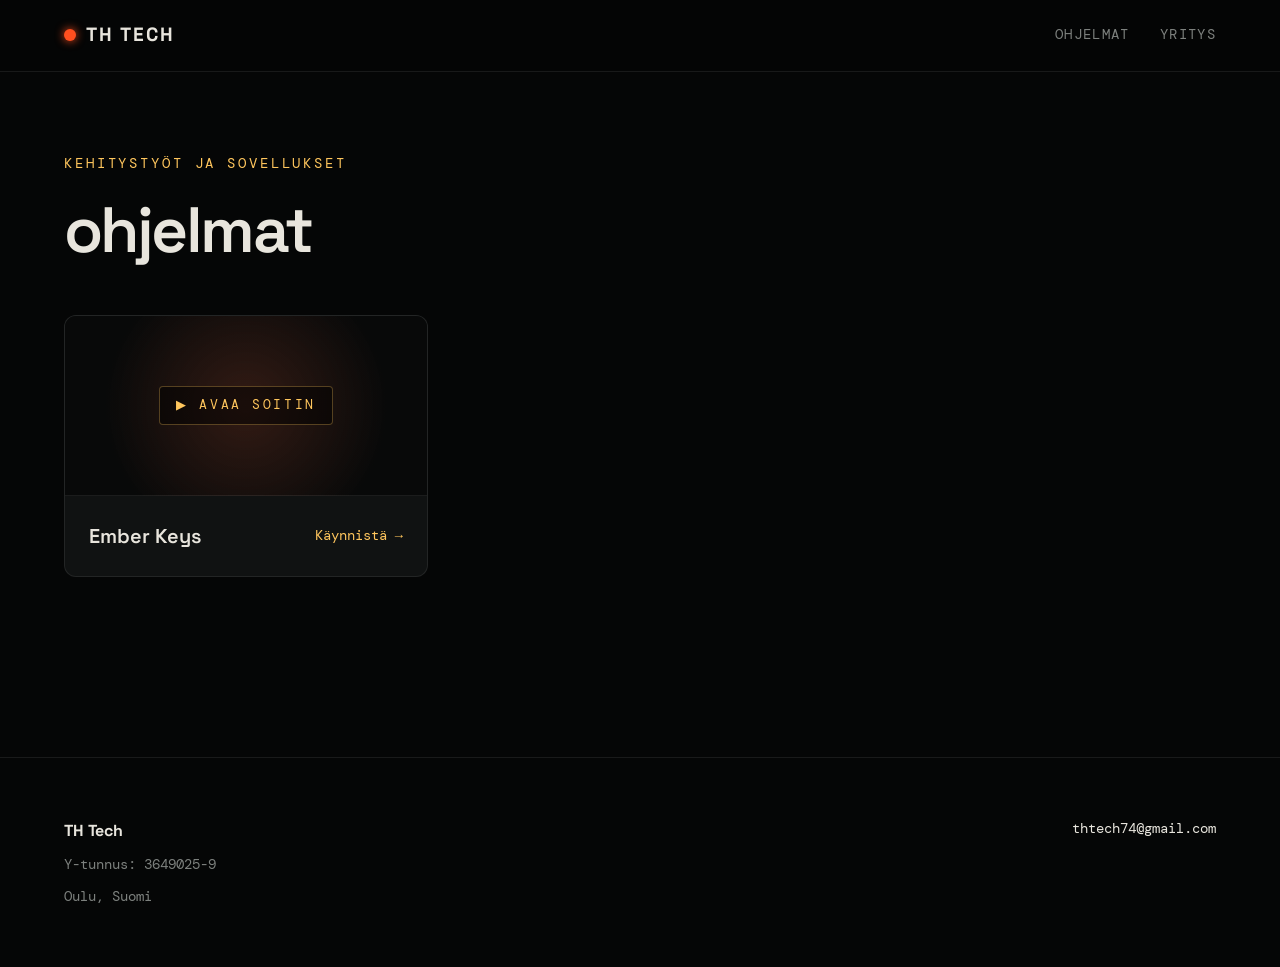
==== ohjelmia/index.html @ 293f8437 "Update TH Tech landing page" ====
<!DOCTYPE html>
<html lang="fi">
<head>
  <meta charset="UTF-8" />
  <meta name="viewport" content="width=device-width, initial-scale=1.0" />
  <title>TH Tech | Ohjelmat</title>
  <style>
    @import url('https://fonts.googleapis.com/css2?family=DM+Mono:wght@400;500&family=Space+Grotesk:wght@400;500;600;700&display=swap');

    :root {
      --bg: #050606;
      --surface: #101212;
      --line: rgba(255, 255, 255, 0.08);
      --text: #e8e5dd;
      --muted: #7d817e;
      --ember: #ff4f1f;
      --ember-hot: #ffc65d;
    }

    * { box-sizing: border-box; }
    
    body {
      margin: 0;
      background-color: var(--bg);
      color: var(--text);
      font-family: 'Space Grotesk', sans-serif;
      line-height: 1.6;
    }

    /* Yläpalkki */
    header {
      position: sticky;
      top: 0;
      display: flex;
      align-items: center;
      justify-content: space-between;
      padding: 20px clamp(20px, 5vw, 80px);
      background: rgba(5, 6, 6, 0.9);
      backdrop-filter: blur(10px);
      border-bottom: 1px solid var(--line);
      z-index: 100;
    }

    .brand {
      font-size: 1.2rem;
      font-weight: 700;
      letter-spacing: 0.1em;
      color: var(--text);
      text-decoration: none;
      display: flex;
      align-items: center;
      gap: 10px;
    }

    .brand::before {
      content: '';
      display: block;
      width: 12px;
      height: 12px;
      background: var(--ember);
      border-radius: 50%;
      box-shadow: 0 0 10px var(--ember);
    }

    nav { display: flex; gap: 30px; }
    nav a {
      color: var(--muted);
      text-decoration: none;
      font-family: 'DM Mono', monospace;
      font-size: 0.85rem;
      text-transform: uppercase;
      letter-spacing: 0.1em;
      transition: color 0.2s ease;
    }
    nav a:hover { color: var(--ember-hot); }

    /* Pääsisältö */
    main {
      padding: 80px clamp(20px, 5vw, 80px);
      max-width: 1400px;
      margin: 0 auto;
    }

    .eyebrow {
      font-family: 'DM Mono', monospace;
      color: var(--ember-hot);
      font-size: 0.9rem;
      letter-spacing: 0.2em;
      text-transform: uppercase;
      margin-bottom: 20px;
    }

    h1 {
      font-size: clamp(2.5rem, 5vw, 4rem);
      line-height: 1.1;
      margin: 0 0 50px 0;
      font-weight: 600;
      letter-spacing: -0.04em;
    }

    /* Sovelluskortit (vain nimi ja kuva-alue) */
    .grid {
      display: grid;
      grid-template-columns: repeat(auto-fill, minmax(320px, 1fr));
      gap: 30px;
      margin-bottom: 100px;
    }

    .app-card {
      background: var(--surface);
      border: 1px solid var(--line);
      border-radius: 12px;
      overflow: hidden;
      text-decoration: none;
      color: var(--text);
      transition: transform 0.3s ease, border-color 0.3s ease;
      display: flex;
      flex-direction: column;
    }

    .app-card:hover {
      transform: translateY(-5px);
      border-color: var(--ember);
      box-shadow: 0 10px 30px rgba(255, 79, 31, 0.1);
    }

    .app-preview {
      height: 180px;
      background: radial-gradient(circle at 50% 50%, rgba(255, 79, 31, 0.15), #080909 70%);
      display: flex;
      align-items: center;
      justify-content: center;
      border-bottom: 1px solid var(--line);
      position: relative;
    }

    /* Pieni pianon koskettimisto-symboli tai efekti esikatseluun */
    .app-preview-icon {
      font-family: 'DM Mono', monospace;
      font-size: 0.8rem;
      color: var(--ember-hot);
      letter-spacing: 0.2em;
      text-transform: uppercase;
      border: 1px solid rgba(255, 198, 93, 0.3);
      padding: 8px 16px;
      border-radius: 4px;
      background: rgba(0,0,0,0.5);
    }

    .app-info {
      padding: 24px;
      display: flex;
      justify-content: space-between;
      align-items: center;
    }

    .app-title {
      font-size: 1.25rem;
      font-weight: 600;
      margin: 0;
    }

    .app-action {
      font-family: 'DM Mono', monospace;
      font-size: 0.85rem;
      color: var(--ember-hot);
    }

    /* Alapalkki */
    footer {
      border-top: 1px solid var(--line);
      padding: 60px clamp(20px, 5vw, 80px);
      display: flex;
      justify-content: space-between;
      align-items: flex-start;
      flex-wrap: wrap;
      gap: 40px;
      font-family: 'DM Mono', monospace;
      font-size: 0.85rem;
      color: var(--muted);
    }

    .footer-info {
      display: flex;
      flex-direction: column;
      gap: 10px;
    }

    .footer-info strong {
      color: var(--text);
      font-size: 1rem;
      font-family: 'Space Grotesk', sans-serif;
    }

    .footer-links a {
      color: var(--text);
      text-decoration: none;
      transition: color 0.2s ease;
    }
    .footer-links a:hover { color: var(--ember); }

    @media (max-width: 600px) {
      nav { display: none; }
    }
  </style>
</head>
<body>

  <header>
    <a href="../" class="brand">TH TECH</a>
    <nav>
      <a href="./">ohjelmat</a>
      <a href="../yritys/">Yritys</a>
    </nav>
  </header>

  <main>
    <div class="eyebrow">Kehitystyöt ja sovellukset</div>
    <h1>ohjelmat</h1>
    
    <div class="grid">
      <!-- Ember Keys -kortti pelkällä kuvalla ja nimellä -->
      <a href="ember-keys/" class="app-card">
        <div class="app-preview">
          <div class="app-preview-icon">▶ AVAA SOITIN</div>
        </div>
        <div class="app-info">
          <h3 class="app-title">Ember Keys</h3>
          <span class="app-action">Käynnistä →</span>
        </div>
      </a>
    </div>
  </main>

  <footer>
    <div class="footer-info">
      <strong>TH Tech</strong>
      <span>Y-tunnus: 3649025-9</span>
      <span>Oulu, Suomi</span>
    </div>
    <div class="footer-links">
      <a href="mailto:thtech74@gmail.com">thtech74@gmail.com</a>
    </div>
  </footer>

</body>
</html>
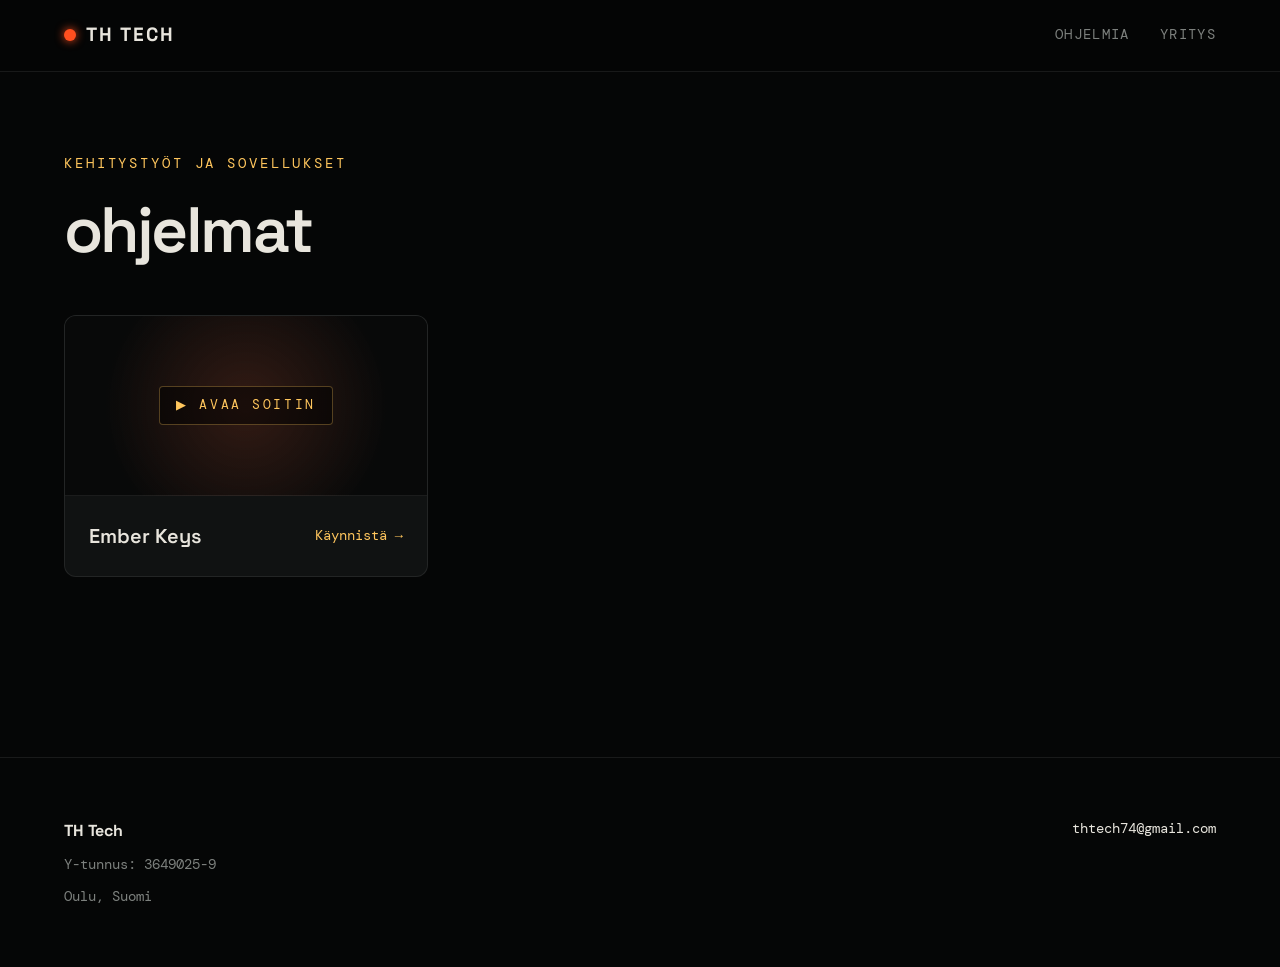
==== commit 497c340a: "Update TH Tech landing page" ====
--- a/ohjelmia/index.html
+++ b/ohjelmia/index.html
@@ -209,9 +209,9 @@
   <header>
     <a href="../" class="brand">TH TECH</a>
     <nav>
-      <a href="./">ohjelmat</a>
-      <a href="../yritys/">Yritys</a>
-    </nav>
+  <a href="/TH-Tech-web/Ohjelmia/">Ohjelmia</a>
+  <a href="/TH-Tech-web/Tietoja/">Yritys</a>
+</nav>
   </header>
 
   <main>
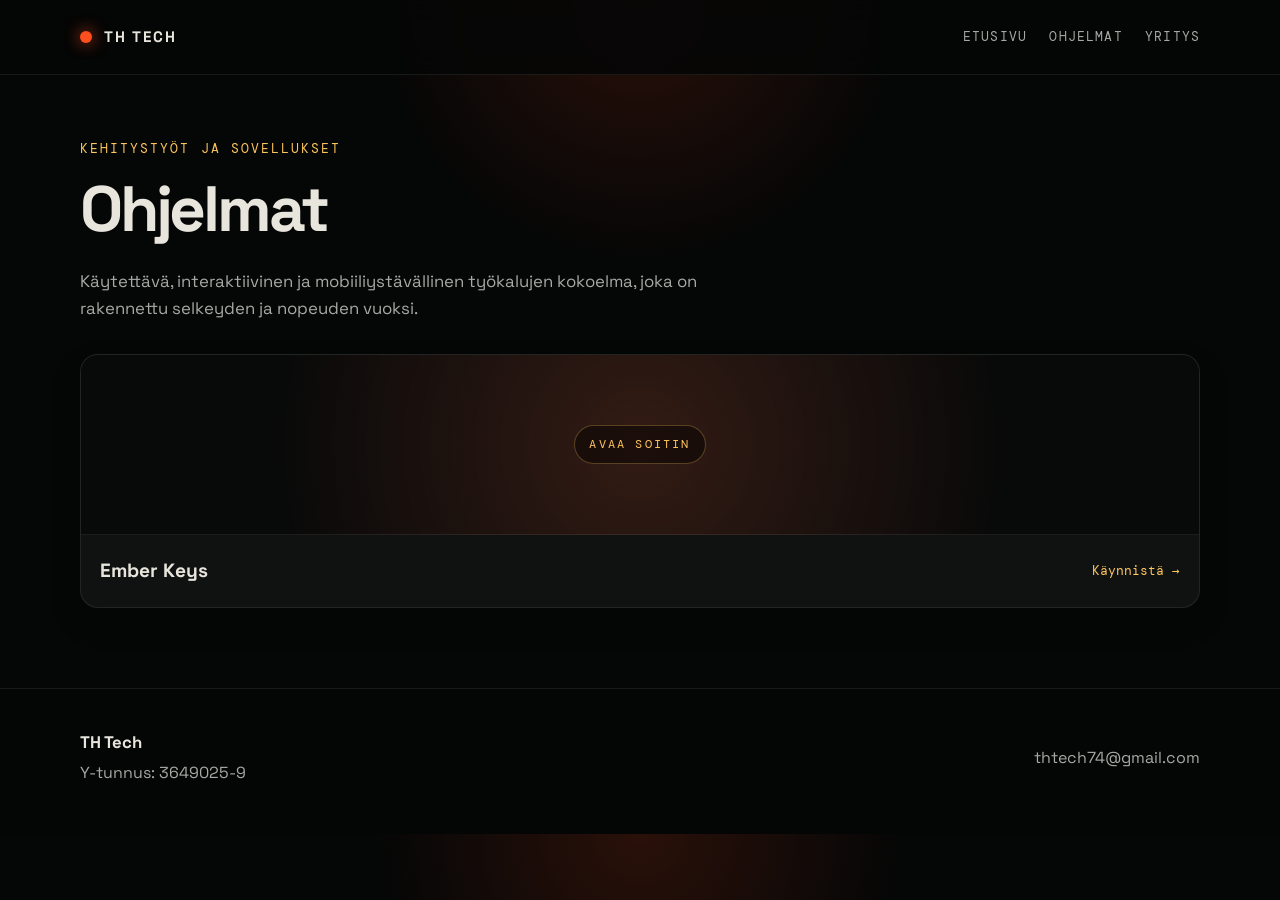
==== commit 0a959526: "Update TH Tech landing page" ====
--- a/ohjelmia/index.html
+++ b/ohjelmia/index.html
@@ -10,219 +10,260 @@
     :root {
       --bg: #050606;
       --surface: #101212;
+      --surface-2: #171b1b;
       --line: rgba(255, 255, 255, 0.08);
       --text: #e8e5dd;
-      --muted: #7d817e;
+      --muted: #a4aaa4;
       --ember: #ff4f1f;
       --ember-hot: #ffc65d;
+      --shadow: 0 22px 50px rgba(0, 0, 0, 0.35);
     }
 
     * { box-sizing: border-box; }
-    
+
+    html {
+      scroll-behavior: smooth;
+    }
+
     body {
       margin: 0;
-      background-color: var(--bg);
+      background: radial-gradient(circle at top, rgba(255, 79, 31, 0.15), transparent 25%), var(--bg);
       color: var(--text);
       font-family: 'Space Grotesk', sans-serif;
       line-height: 1.6;
     }
 
-    /* Yläpalkki */
-    header {
+    a {
+      color: inherit;
+    }
+
+    .container {
+      width: min(1120px, calc(100% - 2rem));
+      margin: 0 auto;
+    }
+
+    .site-header {
       position: sticky;
       top: 0;
+      z-index: 20;
+      background: rgba(5, 6, 6, 0.88);
+      backdrop-filter: blur(12px);
+      border-bottom: 1px solid var(--line);
+    }
+
+    .nav {
       display: flex;
       align-items: center;
       justify-content: space-between;
-      padding: 20px clamp(20px, 5vw, 80px);
-      background: rgba(5, 6, 6, 0.9);
-      backdrop-filter: blur(10px);
-      border-bottom: 1px solid var(--line);
-      z-index: 100;
+      min-height: 74px;
+      gap: 1rem;
     }
 
     .brand {
-      font-size: 1.2rem;
+      text-decoration: none;
+      display: inline-flex;
+      align-items: center;
+      gap: 12px;
+      color: var(--text);
       font-weight: 700;
-      letter-spacing: 0.1em;
-      color: var(--text);
-      text-decoration: none;
-      display: flex;
-      align-items: center;
-      gap: 10px;
+      letter-spacing: 0.12em;
+      text-transform: uppercase;
+      font-size: 0.95rem;
     }
 
     .brand::before {
       content: '';
-      display: block;
+      display: inline-block;
       width: 12px;
       height: 12px;
       background: var(--ember);
       border-radius: 50%;
-      box-shadow: 0 0 10px var(--ember);
-    }
-
-    nav { display: flex; gap: 30px; }
-    nav a {
+      box-shadow: 0 0 16px rgba(255, 79, 31, 0.9);
+    }
+
+    .nav-links {
+      display: flex;
+      align-items: center;
+      justify-content: flex-end;
+      flex-wrap: wrap;
+      gap: 1rem 1.4rem;
+    }
+
+    .nav-links a {
       color: var(--muted);
       text-decoration: none;
       font-family: 'DM Mono', monospace;
-      font-size: 0.85rem;
-      text-transform: uppercase;
-      letter-spacing: 0.1em;
+      font-size: 0.8rem;
+      letter-spacing: 0.09em;
+      text-transform: uppercase;
       transition: color 0.2s ease;
     }
-    nav a:hover { color: var(--ember-hot); }
-
-    /* Pääsisältö */
-    main {
-      padding: 80px clamp(20px, 5vw, 80px);
-      max-width: 1400px;
-      margin: 0 auto;
+
+    .nav-links a:hover {
+      color: var(--ember-hot);
+    }
+
+    .page {
+      padding: 4rem 0 5rem;
     }
 
     .eyebrow {
-      font-family: 'DM Mono', monospace;
-      color: var(--ember-hot);
-      font-size: 0.9rem;
-      letter-spacing: 0.2em;
-      text-transform: uppercase;
-      margin-bottom: 20px;
+      margin: 0 0 0.9rem;
+      color: var(--ember-hot);
+      font-family: 'DM Mono', monospace;
+      font-size: 0.8rem;
+      letter-spacing: 0.16em;
+      text-transform: uppercase;
     }
 
     h1 {
-      font-size: clamp(2.5rem, 5vw, 4rem);
+      font-size: clamp(2.3rem, 6vw, 4rem);
+      margin: 0 0 1.5rem;
       line-height: 1.1;
-      margin: 0 0 50px 0;
-      font-weight: 600;
-      letter-spacing: -0.04em;
-    }
-
-    /* Sovelluskortit (vain nimi ja kuva-alue) */
+      letter-spacing: -0.05em;
+    }
+
+    .intro {
+      margin: 0 0 2rem;
+      color: var(--muted);
+      max-width: 620px;
+      font-size: 1.05rem;
+    }
+
     .grid {
       display: grid;
-      grid-template-columns: repeat(auto-fill, minmax(320px, 1fr));
-      gap: 30px;
-      margin-bottom: 100px;
+      grid-template-columns: repeat(auto-fit, minmax(260px, 1fr));
+      gap: 1.5rem;
     }
 
     .app-card {
       background: var(--surface);
       border: 1px solid var(--line);
-      border-radius: 12px;
+      border-radius: 18px;
       overflow: hidden;
       text-decoration: none;
       color: var(--text);
-      transition: transform 0.3s ease, border-color 0.3s ease;
-      display: flex;
-      flex-direction: column;
+      transition: transform 0.25s ease, border-color 0.25s ease;
+      box-shadow: 0 14px 30px rgba(0, 0, 0, 0.18);
     }
 
     .app-card:hover {
-      transform: translateY(-5px);
-      border-color: var(--ember);
-      box-shadow: 0 10px 30px rgba(255, 79, 31, 0.1);
+      transform: translateY(-4px);
+      border-color: rgba(255, 79, 31, 0.45);
     }
 
     .app-preview {
       height: 180px;
-      background: radial-gradient(circle at 50% 50%, rgba(255, 79, 31, 0.15), #080909 70%);
       display: flex;
       align-items: center;
       justify-content: center;
+      background: radial-gradient(circle at 50% 50%, rgba(255, 79, 31, 0.15), #080909 65%);
       border-bottom: 1px solid var(--line);
       position: relative;
     }
 
-    /* Pieni pianon koskettimisto-symboli tai efekti esikatseluun */
     .app-preview-icon {
       font-family: 'DM Mono', monospace;
+      font-size: 0.76rem;
+      letter-spacing: 0.18em;
+      text-transform: uppercase;
+      color: var(--ember-hot);
+      border: 1px solid rgba(255, 198, 93, 0.28);
+      background: rgba(0, 0, 0, 0.45);
+      padding: 9px 14px;
+      border-radius: 999px;
+    }
+
+    .app-info {
+      padding: 1.3rem 1.2rem;
+      display: flex;
+      justify-content: space-between;
+      align-items: center;
+      gap: 1rem;
+    }
+
+    .app-title {
+      margin: 0;
+      font-size: 1.2rem;
+    }
+
+    .app-action {
+      color: var(--ember-hot);
+      font-family: 'DM Mono', monospace;
       font-size: 0.8rem;
-      color: var(--ember-hot);
-      letter-spacing: 0.2em;
-      text-transform: uppercase;
-      border: 1px solid rgba(255, 198, 93, 0.3);
-      padding: 8px 16px;
-      border-radius: 4px;
-      background: rgba(0,0,0,0.5);
-    }
-
-    .app-info {
-      padding: 24px;
+      white-space: nowrap;
+    }
+
+    .site-footer {
+      padding: 2.5rem 0 3rem;
+      border-top: 1px solid var(--line);
+      background: rgba(0, 0, 0, 0.2);
+    }
+
+    .footer-inner {
       display: flex;
       justify-content: space-between;
       align-items: center;
-    }
-
-    .app-title {
-      font-size: 1.25rem;
-      font-weight: 600;
-      margin: 0;
-    }
-
-    .app-action {
-      font-family: 'DM Mono', monospace;
-      font-size: 0.85rem;
-      color: var(--ember-hot);
-    }
-
-    /* Alapalkki */
-    footer {
-      border-top: 1px solid var(--line);
-      padding: 60px clamp(20px, 5vw, 80px);
-      display: flex;
-      justify-content: space-between;
-      align-items: flex-start;
+      gap: 1rem;
       flex-wrap: wrap;
-      gap: 40px;
-      font-family: 'DM Mono', monospace;
-      font-size: 0.85rem;
+    }
+
+    .footer-inner strong {
+      display: block;
+      margin-bottom: 0.25rem;
+      font-size: 1.05rem;
+    }
+
+    .footer-inner span,
+    .footer-links a {
       color: var(--muted);
-    }
-
-    .footer-info {
-      display: flex;
-      flex-direction: column;
-      gap: 10px;
-    }
-
-    .footer-info strong {
-      color: var(--text);
-      font-size: 1rem;
-      font-family: 'Space Grotesk', sans-serif;
-    }
-
-    .footer-links a {
-      color: var(--text);
-      text-decoration: none;
-      transition: color 0.2s ease;
-    }
-    .footer-links a:hover { color: var(--ember); }
-
-    @media (max-width: 600px) {
-      nav { display: none; }
+      text-decoration: none;
+    }
+
+    @media (max-width: 680px) {
+      .nav {
+        flex-direction: column;
+        justify-content: center;
+        padding: 1rem 0;
+      }
+
+      .nav-links {
+        justify-content: center;
+      }
+
+      .app-info {
+        flex-direction: column;
+        align-items: flex-start;
+      }
+
+      .footer-inner {
+        flex-direction: column;
+        align-items: flex-start;
+      }
     }
   </style>
 </head>
 <body>
-
-  <header>
-    <a href="../" class="brand">TH TECH</a>
-    <nav>
-  <a href="/TH-Tech-web/Ohjelmia/">Ohjelmia</a>
-  <a href="/TH-Tech-web/Tietoja/">Yritys</a>
-</nav>
+  <header class="site-header">
+    <div class="container nav">
+      <a href="../" class="brand">TH Tech</a>
+      <nav class="nav-links" aria-label="Päävalikko">
+        <a href="../">Etusivu</a>
+        <a href="./">Ohjelmat</a>
+        <a href="../yritys/">Yritys</a>
+      </nav>
+    </div>
   </header>
 
-  <main>
-    <div class="eyebrow">Kehitystyöt ja sovellukset</div>
-    <h1>ohjelmat</h1>
-    
+  <main class="container page">
+    <p class="eyebrow">Kehitystyöt ja sovellukset</p>
+    <h1>Ohjelmat</h1>
+    <p class="intro">Käytettävä, interaktiivinen ja mobiiliystävällinen työkalujen kokoelma, joka on rakennettu selkeyden ja nopeuden vuoksi.</p>
+
     <div class="grid">
-      <!-- Ember Keys -kortti pelkällä kuvalla ja nimellä -->
       <a href="ember-keys/" class="app-card">
         <div class="app-preview">
-          <div class="app-preview-icon">▶ AVAA SOITIN</div>
+          <div class="app-preview-icon">Avaa soitin</div>
         </div>
         <div class="app-info">
           <h3 class="app-title">Ember Keys</h3>
@@ -232,16 +273,16 @@
     </div>
   </main>
 
-  <footer>
-    <div class="footer-info">
-      <strong>TH Tech</strong>
-      <span>Y-tunnus: 3649025-9</span>
-      <span>Oulu, Suomi</span>
-    </div>
-    <div class="footer-links">
-      <a href="mailto:thtech74@gmail.com">thtech74@gmail.com</a>
+  <footer class="site-footer">
+    <div class="container footer-inner">
+      <div>
+        <strong>TH Tech</strong>
+        <span>Y-tunnus: 3649025-9</span>
+      </div>
+      <div class="footer-links">
+        <a href="mailto:thtech74@gmail.com">thtech74@gmail.com</a>
+      </div>
     </div>
   </footer>
-
 </body>
 </html>
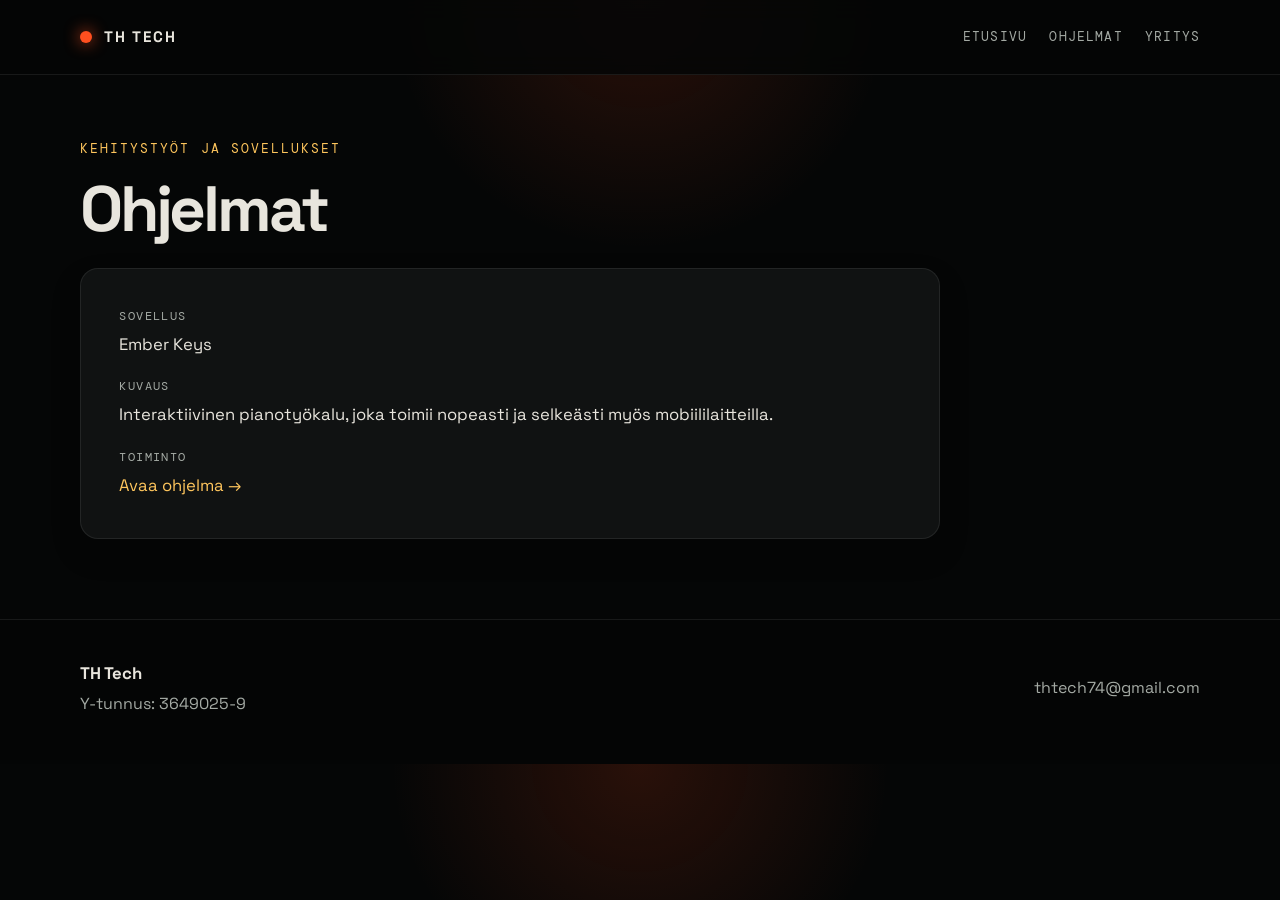
==== commit 7616a0db: "Update TH Tech landing page" ====
--- a/ohjelmia/index.html
+++ b/ohjelmia/index.html
@@ -130,68 +130,44 @@
       font-size: 1.05rem;
     }
 
-    .grid {
-      display: grid;
-      grid-template-columns: repeat(auto-fit, minmax(260px, 1fr));
-      gap: 1.5rem;
-    }
-
-    .app-card {
+    .info-card {
       background: var(--surface);
       border: 1px solid var(--line);
       border-radius: 18px;
-      overflow: hidden;
-      text-decoration: none;
+      padding: clamp(1.25rem, 3vw, 2.5rem);
+      box-shadow: 0 14px 30px rgba(0, 0, 0, 0.18);
+      max-width: 860px;
+    }
+
+    .info-grid {
+      display: grid;
+      grid-template-columns: 1fr;
+      gap: 1.25rem;
+    }
+
+    .info-group {
+      display: flex;
+      flex-direction: column;
+      gap: 0.35rem;
+    }
+
+    .info-label {
+      color: var(--muted);
+      font-family: 'DM Mono', monospace;
+      font-size: 0.72rem;
+      letter-spacing: 0.12em;
+      text-transform: uppercase;
+    }
+
+    .info-value {
+      font-size: 1.04rem;
       color: var(--text);
-      transition: transform 0.25s ease, border-color 0.25s ease;
-      box-shadow: 0 14px 30px rgba(0, 0, 0, 0.18);
-    }
-
-    .app-card:hover {
-      transform: translateY(-4px);
-      border-color: rgba(255, 79, 31, 0.45);
-    }
-
-    .app-preview {
-      height: 180px;
-      display: flex;
-      align-items: center;
-      justify-content: center;
-      background: radial-gradient(circle at 50% 50%, rgba(255, 79, 31, 0.15), #080909 65%);
-      border-bottom: 1px solid var(--line);
-      position: relative;
-    }
-
-    .app-preview-icon {
-      font-family: 'DM Mono', monospace;
-      font-size: 0.76rem;
-      letter-spacing: 0.18em;
-      text-transform: uppercase;
+      line-height: 1.6;
+    }
+
+    .info-value a {
       color: var(--ember-hot);
-      border: 1px solid rgba(255, 198, 93, 0.28);
-      background: rgba(0, 0, 0, 0.45);
-      padding: 9px 14px;
-      border-radius: 999px;
-    }
-
-    .app-info {
-      padding: 1.3rem 1.2rem;
-      display: flex;
-      justify-content: space-between;
-      align-items: center;
-      gap: 1rem;
-    }
-
-    .app-title {
-      margin: 0;
-      font-size: 1.2rem;
-    }
-
-    .app-action {
-      color: var(--ember-hot);
-      font-family: 'DM Mono', monospace;
-      font-size: 0.8rem;
-      white-space: nowrap;
+      text-decoration: none;
     }
 
     .site-footer {
@@ -258,18 +234,24 @@
   <main class="container page">
     <p class="eyebrow">Kehitystyöt ja sovellukset</p>
     <h1>Ohjelmat</h1>
-    <p class="intro">Käytettävä, interaktiivinen ja mobiiliystävällinen työkalujen kokoelma, joka on rakennettu selkeyden ja nopeuden vuoksi.</p>
-
-    <div class="grid">
-      <a href="ember-keys/" class="app-card">
-        <div class="app-preview">
-          <div class="app-preview-icon">Avaa soitin</div>
+
+    <div class="info-card">
+      <div class="info-grid">
+        <div class="info-group">
+          <span class="info-label">Sovellus</span>
+          <span class="info-value">Ember Keys</span>
         </div>
-        <div class="app-info">
-          <h3 class="app-title">Ember Keys</h3>
-          <span class="app-action">Käynnistä →</span>
+
+        <div class="info-group">
+          <span class="info-label">Kuvaus</span>
+          <span class="info-value">Interaktiivinen pianotyökalu, joka toimii nopeasti ja selkeästi myös mobiililaitteilla.</span>
         </div>
-      </a>
+
+        <div class="info-group">
+          <span class="info-label">Toiminto</span>
+          <span class="info-value"><a href="ember-keys/">Avaa ohjelma →</a></span>
+        </div>
+      </div>
     </div>
   </main>
 
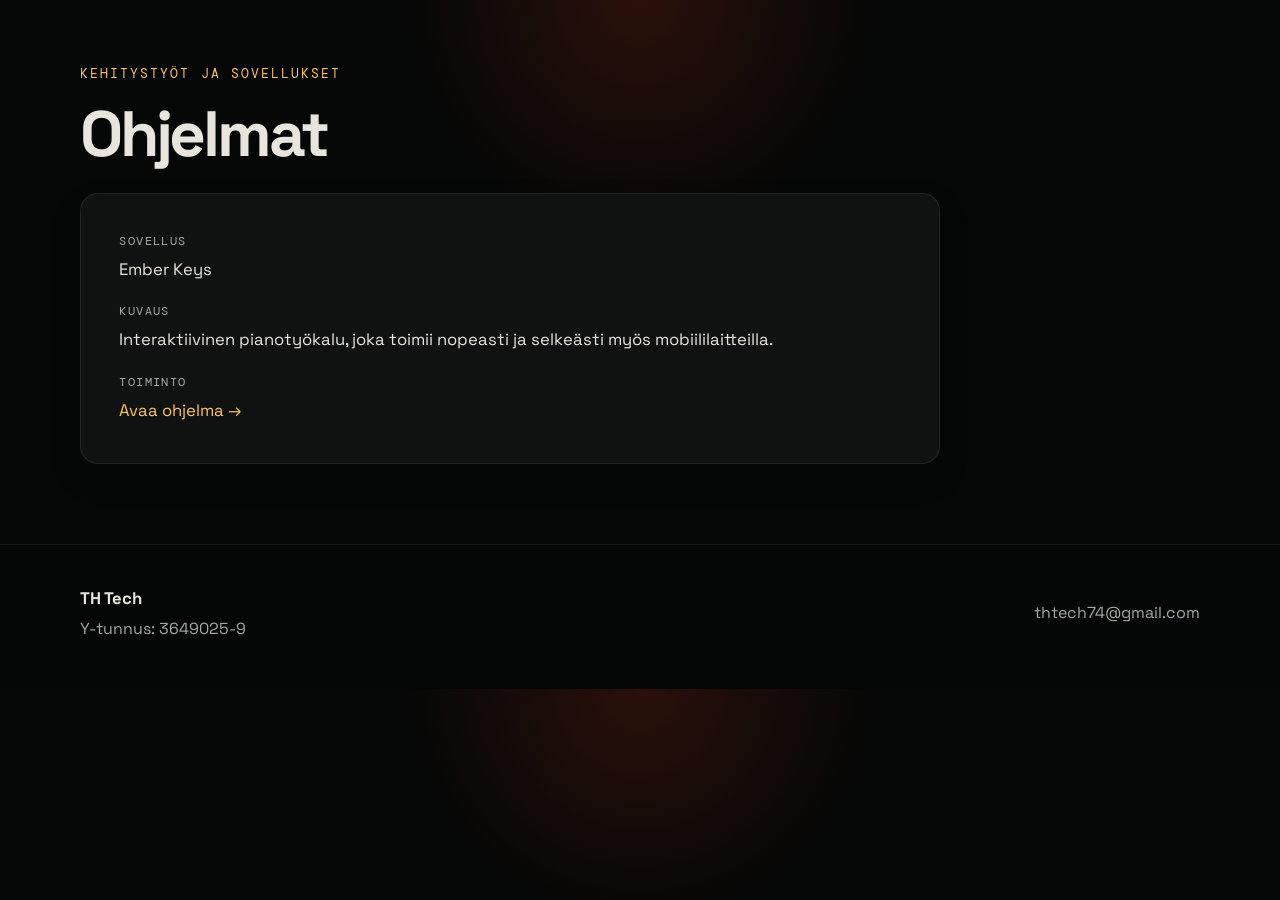
==== commit 76505a5c: "Update TH Tech landing page" ====
--- a/ohjelmia/index.html
+++ b/ohjelmia/index.html
@@ -200,11 +200,31 @@
       .nav {
         flex-direction: column;
         justify-content: center;
-        padding: 1rem 0;
+        align-items: center;
+        padding: 0.9rem 0 1rem;
+      }
+
+      .brand {
+        width: 100%;
+        justify-content: center;
+        font-size: 0.82rem;
       }
 
       .nav-links {
-        justify-content: center;
+        width: 100%;
+        justify-content: center;
+        gap: 0.5rem;
+      }
+
+      .nav-links a {
+        display: inline-flex;
+        align-items: center;
+        justify-content: center;
+        padding: 0.45rem 0.7rem;
+        border: 1px solid var(--line);
+        border-radius: 999px;
+        background: rgba(255, 255, 255, 0.02);
+        font-size: 0.68rem;
       }
 
       .app-info {
@@ -220,17 +240,6 @@
   </style>
 </head>
 <body>
-  <header class="site-header">
-    <div class="container nav">
-      <a href="../" class="brand">TH Tech</a>
-      <nav class="nav-links" aria-label="Päävalikko">
-        <a href="../">Etusivu</a>
-        <a href="./">Ohjelmat</a>
-        <a href="../yritys/">Yritys</a>
-      </nav>
-    </div>
-  </header>
-
   <main class="container page">
     <p class="eyebrow">Kehitystyöt ja sovellukset</p>
     <h1>Ohjelmat</h1>
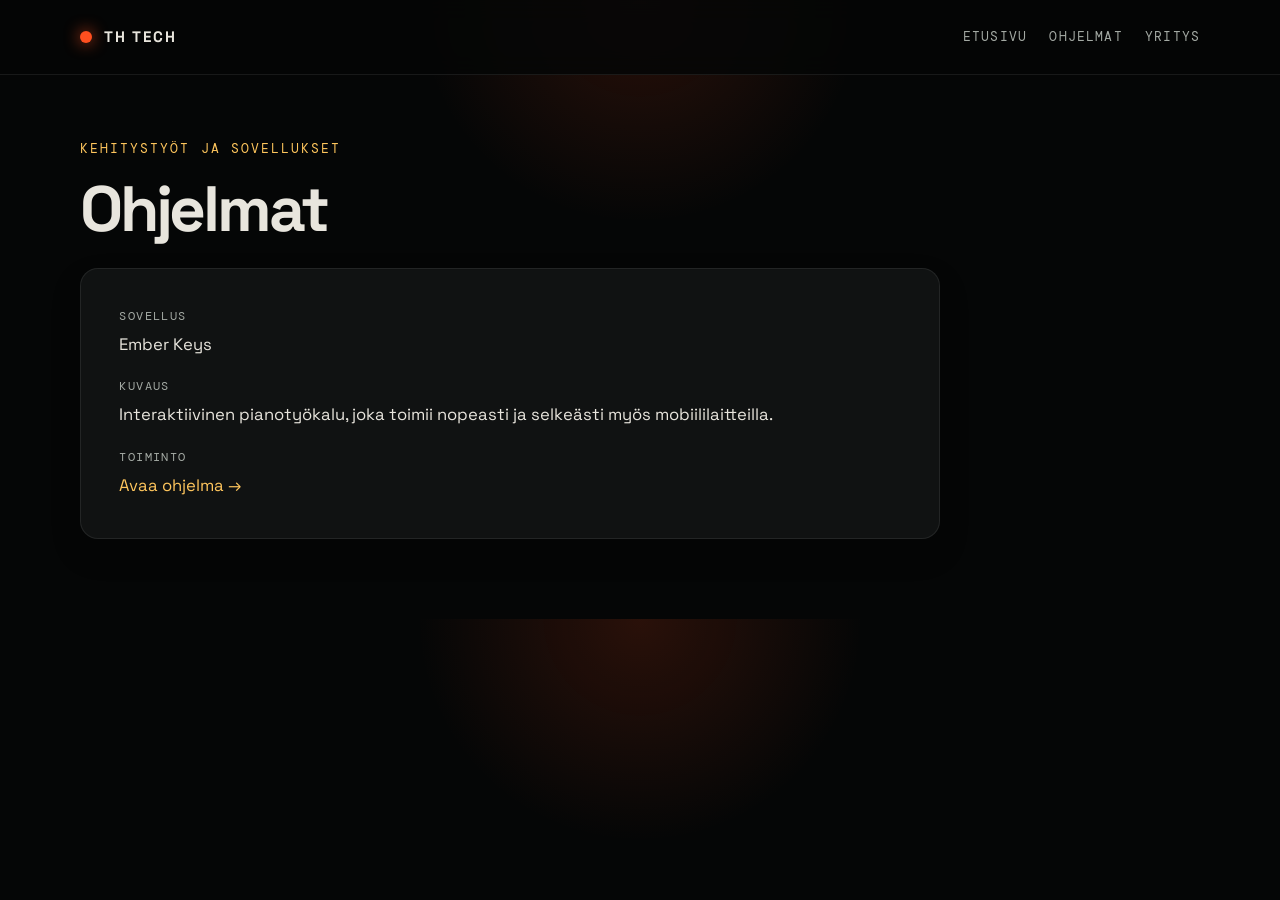
==== commit f32c2f1d: "Update TH Tech landing page" ====
--- a/ohjelmia/index.html
+++ b/ohjelmia/index.html
@@ -240,6 +240,17 @@
   </style>
 </head>
 <body>
+  <header class="site-header">
+    <div class="container nav">
+      <a href="../" class="brand">TH Tech</a>
+      <nav class="nav-links" aria-label="Päävalikko">
+        <a href="../">Etusivu</a>
+        <a href="./">Ohjelmat</a>
+        <a href="../yritys/">Yritys</a>
+      </nav>
+    </div>
+  </header>
+
   <main class="container page">
     <p class="eyebrow">Kehitystyöt ja sovellukset</p>
     <h1>Ohjelmat</h1>
@@ -264,16 +275,5 @@
     </div>
   </main>
 
-  <footer class="site-footer">
-    <div class="container footer-inner">
-      <div>
-        <strong>TH Tech</strong>
-        <span>Y-tunnus: 3649025-9</span>
-      </div>
-      <div class="footer-links">
-        <a href="mailto:thtech74@gmail.com">thtech74@gmail.com</a>
-      </div>
-    </div>
-  </footer>
 </body>
 </html>
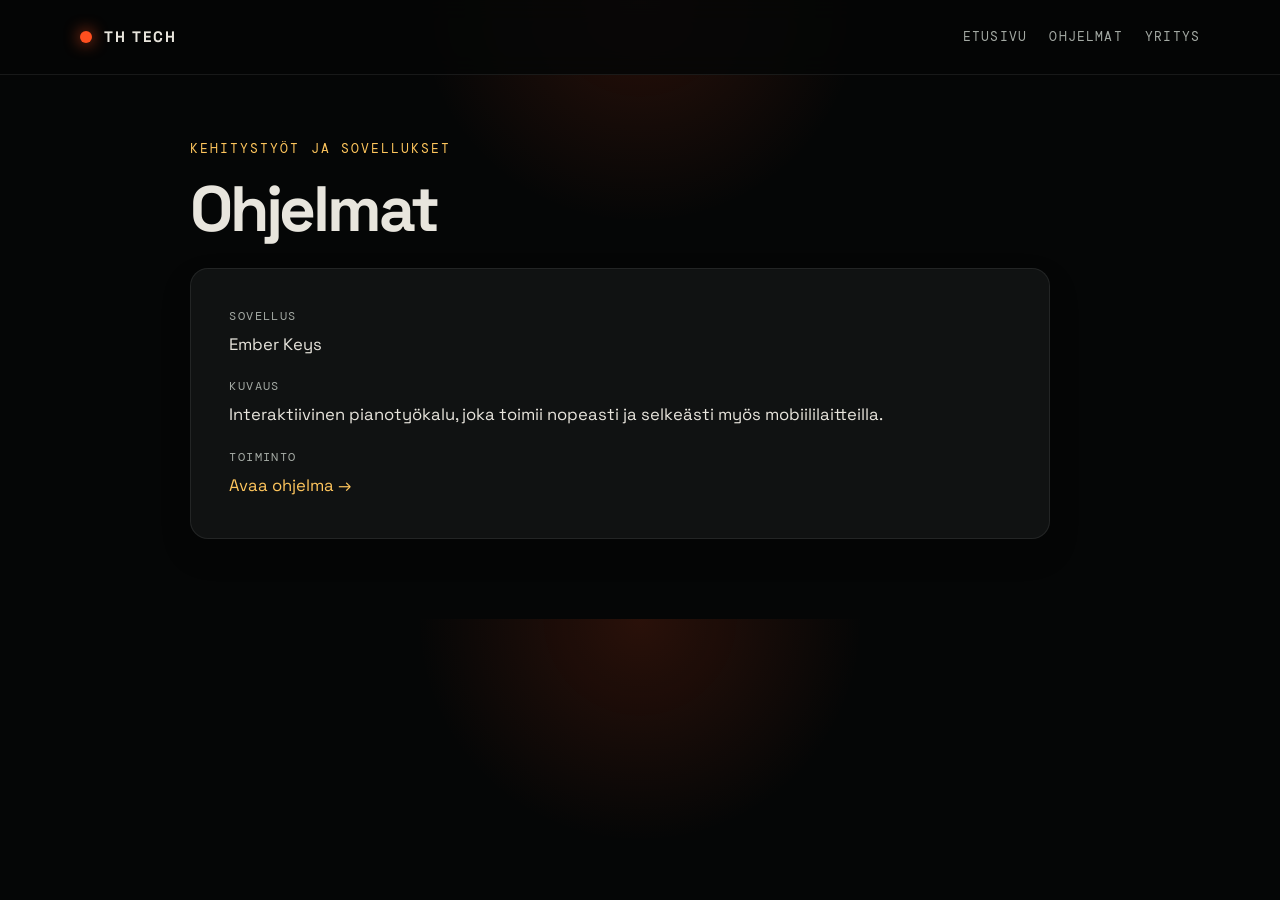
==== commit a71d7e1a: "Update TH Tech landing page" ====
--- a/ohjelmia/index.html
+++ b/ohjelmia/index.html
@@ -107,6 +107,10 @@
       padding: 4rem 0 5rem;
     }
 
+    main.container.page {
+      max-width: 900px;
+    }
+
     .eyebrow {
       margin: 0 0 0.9rem;
       color: var(--ember-hot);
@@ -167,32 +171,6 @@
 
     .info-value a {
       color: var(--ember-hot);
-      text-decoration: none;
-    }
-
-    .site-footer {
-      padding: 2.5rem 0 3rem;
-      border-top: 1px solid var(--line);
-      background: rgba(0, 0, 0, 0.2);
-    }
-
-    .footer-inner {
-      display: flex;
-      justify-content: space-between;
-      align-items: center;
-      gap: 1rem;
-      flex-wrap: wrap;
-    }
-
-    .footer-inner strong {
-      display: block;
-      margin-bottom: 0.25rem;
-      font-size: 1.05rem;
-    }
-
-    .footer-inner span,
-    .footer-links a {
-      color: var(--muted);
       text-decoration: none;
     }
 
